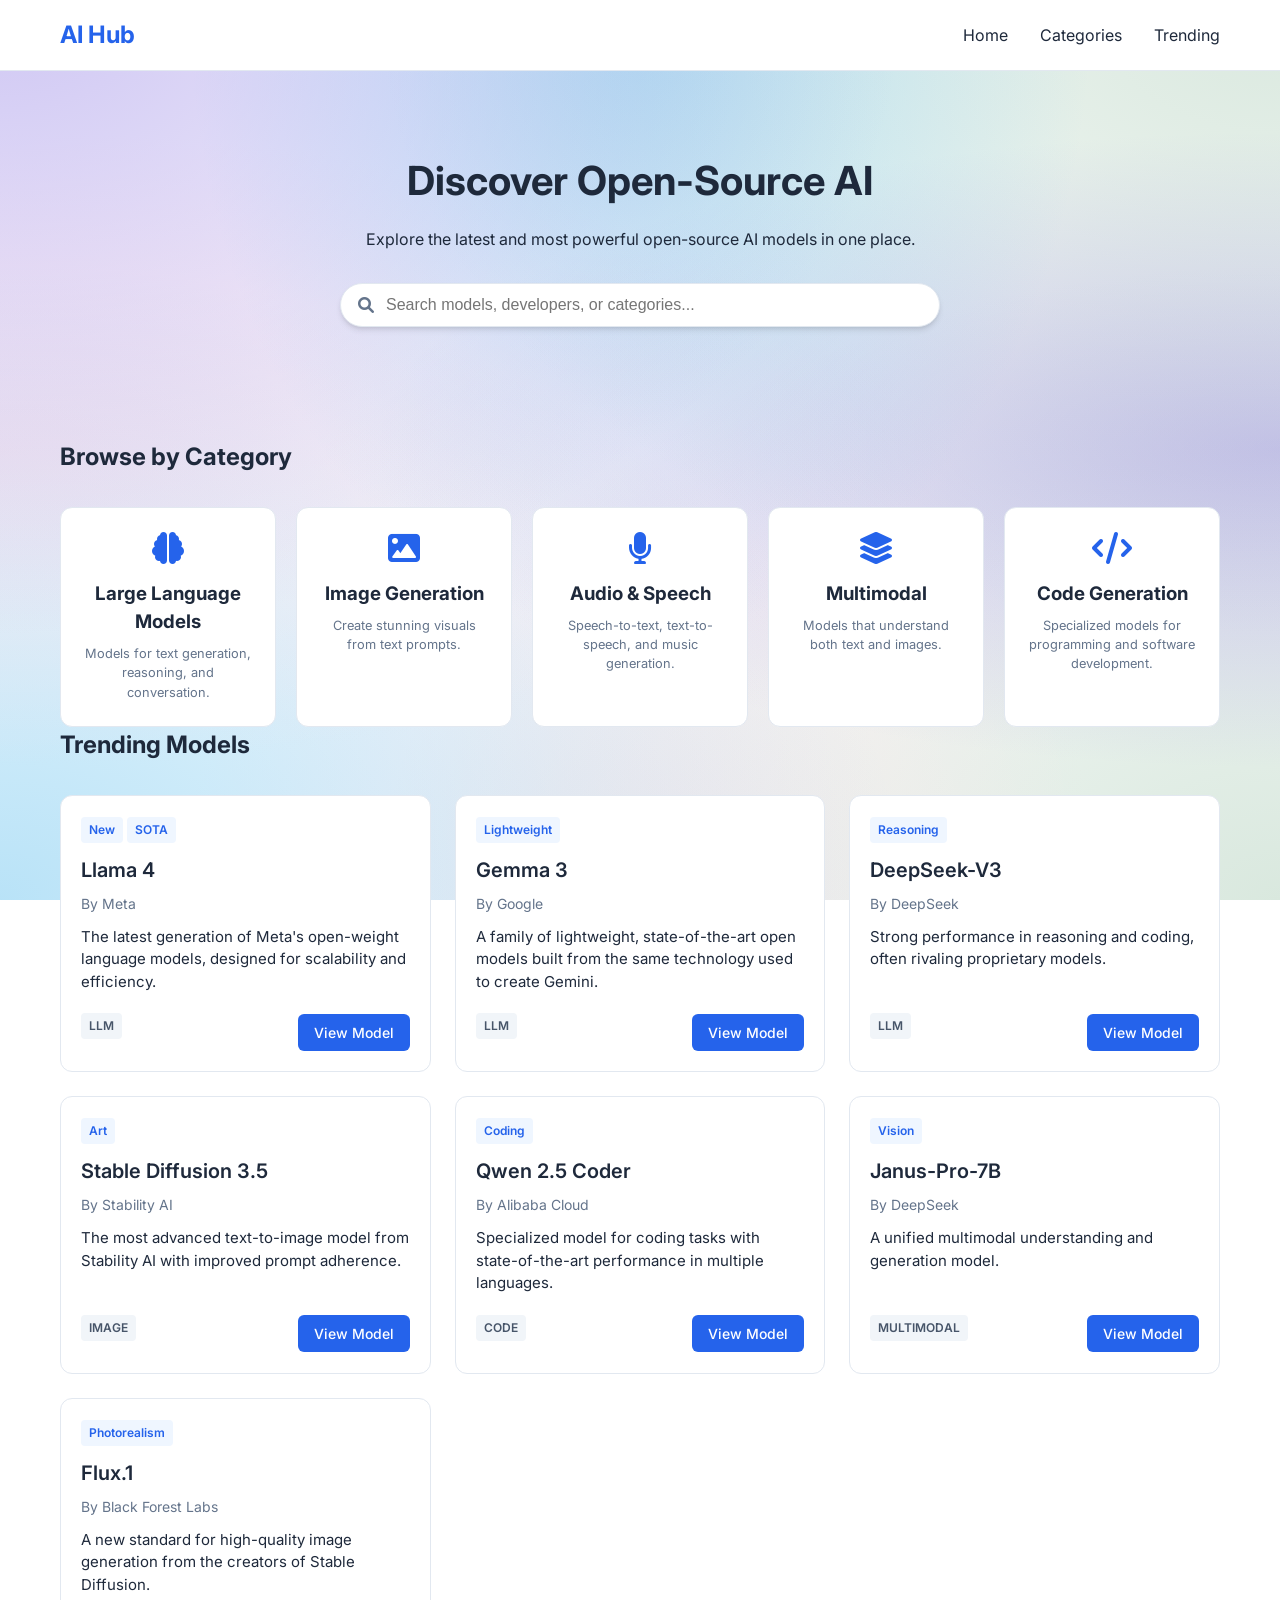
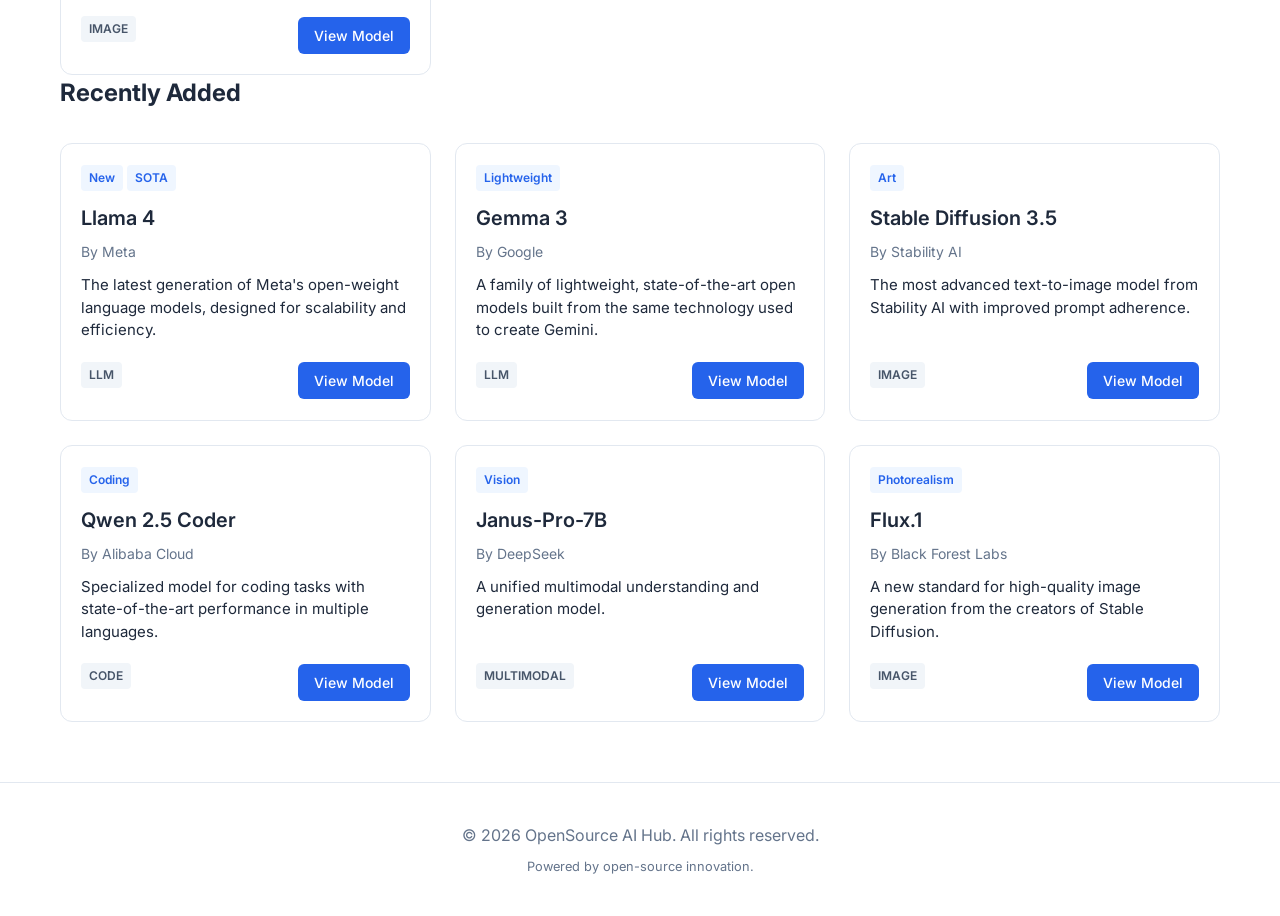
==== categories/category.html @ 2ff896ac "initial commit" ====
<!DOCTYPE html>
<html lang="en">
<head>
    <meta charset="UTF-8">
    <meta name="viewport" content="width=device-width, initial-scale=1.0">
    <title>Category - OpenSource AI Hub</title>
    <link rel="stylesheet" href="../assets/css/style.css">
    <link rel="stylesheet" href="https://cdnjs.cloudflare.com/ajax/libs/font-awesome/6.0.0/css/all.min.css">
    <link href="https://fonts.googleapis.com/css2?family=Inter:wght@400;500;600;700&display=swap" rel="stylesheet">
</head>
<body>
    <header>
        <div class="container">
            <nav>
                <a href="../index.html" class="logo">AI Hub</a>
                <div class="nav-links">
                    <a href="../index.html">Home</a>
                    <a href="../index.html#category-section">Categories</a>
                </div>
            </nav>
        </div>
    </header>

    <main class="container" style="padding-top: 40px;">
        <div id="category-info" style="margin-bottom: 40px;">
            <h1 id="category-title" style="font-size: 2.5rem; margin-bottom: 0.5rem;">Category Name</h1>
            <p id="category-desc" style="color: var(--text-muted); font-size: 1.1rem;">Category description goes here.</p>
        </div>

        <div id="category-models-grid" class="model-grid">
            <!-- Models for this category will be injected here -->
        </div>
    </main>

    <footer>
        <div class="container">
            <p>&copy; 2026 OpenSource AI Hub. All rights reserved.</p>
        </div>
    </footer>

    <script src="../assets/js/models_data.js"></script>
    <script>
        document.addEventListener('DOMContentLoaded', () => {
            const urlParams = new URLSearchParams(window.location.search);
            const catId = urlParams.get('id');
            
            if (!catId) {
                window.location.href = '../index.html';
                return;
            }

            const category = modelsData.categories.find(c => c.id === catId);
            if (!category) {
                window.location.href = '../index.html';
                return;
            }

            // Update Page Info
            document.title = `${category.name} - OpenSource AI Hub`;
            document.getElementById('category-title').textContent = category.name;
            document.getElementById('category-desc').textContent = category.description;

            // Render Models
            const grid = document.getElementById('category-models-grid');
            const models = modelsData.models.filter(m => m.category === catId);
            
            if (models.length > 0) {
                grid.innerHTML = models.map(model => `
                    <div class="model-card">
                        <div>
                            ${model.tags.map(tag => `<span class="model-badge">${tag}</span>`).join(' ')}
                        </div>
                        <h3 class="model-title">${model.name}</h3>
                        <p class="model-dev">By ${model.developer}</p>
                        <p class="model-desc">${model.description}</p>
                        <div class="model-footer">
                            <a href="${model.link}" target="_blank" class="btn-view">View Model</a>
                        </div>
                    </div>
                `).join('');
            } else {
                grid.innerHTML = '<p style="grid-column: 1/-1; text-align: center; padding: 40px;">No models found in this category yet.</p>';
            }
        });
    </script>
</body>
</html>
---- assets/css/style.css ----
:root {
    --primary-color: #2563eb;
    --secondary-color: #64748b;
    --bg-color: #ffffff;
    --mesh-color-1: rgba(79, 184, 236, 0.4); /* light blue */
    --mesh-color-2: rgba(134, 113, 225, 0.4); /* light purple */
    --mesh-color-3: rgba(129, 179, 146, 0.3); /* light green */
    --mesh-color-4: rgba(254, 215, 226, 0.4); /* light pink */
    --card-bg: #ffffff;
    --text-main: #1e293b;
    --text-muted: #64748b;
    --border-color: #e2e8f0;
    --shadow: 0 4px 6px -1px rgb(0 0 0 / 0.1), 0 2px 4px -2px rgb(0 0 0 / 0.1);
    --font-sans: 'Inter', system-ui, -apple-system, sans-serif;
}

* {
    margin: 0;
    padding: 0;
    box-sizing: border-box;
}

body {
    font-family: var(--font-sans);
    background-color: var(--bg-color);
    background-image: 
        radial-gradient(at 0% 0%, var(--mesh-color-2) 0, transparent 50%), 
        radial-gradient(at 50% 0%, var(--mesh-color-1) 0, transparent 50%), 
        radial-gradient(at 100% 0%, var(--mesh-color-3) 0, transparent 50%), 
        radial-gradient(at 0% 50%, var(--mesh-color-4) 0, transparent 50%), 
        radial-gradient(at 100% 50%, var(--mesh-color-2) 0, transparent 50%), 
        radial-gradient(at 0% 100%, var(--mesh-color-1) 0, transparent 50%), 
        radial-gradient(at 50% 100%, var(--mesh-color-4) 0, transparent 50%), 
        radial-gradient(at 100% 100%, var(--mesh-color-3) 0, transparent 50%);
    background-attachment: fixed;
    color: var(--text-main);
    line-height: 1.5;
    min-height: 100vh;
}

a {
    text-decoration: none;
    color: inherit;
}

.container {
    max-width: 1200px;
    margin: 0 auto;
    padding: 0 20px;
}

/* Navbar */
header {
    background: var(--card-bg);
    border-bottom: 1px solid var(--border-color);
    position: sticky;
    top: 0;
    z-index: 100;
}

nav {
    display: flex;
    justify-content: space-between;
    align-items: center;
    height: 70px;
}

.logo {
    font-size: 1.5rem;
    font-weight: 700;
    color: var(--primary-color);
}

.nav-links {
    display: flex;
    gap: 2rem;
}

.nav-links a:hover {
    color: var(--primary-color);
}

/* Hero & Search */
.hero {
    padding: 80px 0;
    text-align: center;
    background: transparent;
}

.hero h1 {
    font-size: 2.5rem;
    margin-bottom: 1rem;
}

.search-container {
    max-width: 600px;
    margin: 2rem auto;
    position: relative;
}

.search-container input {
    width: 100%;
    padding: 12px 20px;
    padding-left: 45px;
    border: 1px solid var(--border-color);
    border-radius: 50px;
    font-size: 1rem;
    box-shadow: var(--shadow);
    outline: none;
}

.search-container i {
    position: absolute;
    left: 18px;
    top: 50%;
    transform: translateY(-50%);
    color: var(--text-muted);
}

/* Sections */
section {
    padding: 40px 0;
}

.section-header {
    display: flex;
    justify-content: space-between;
    align-items: center;
    margin-bottom: 2rem;
}

.section-header h2 {
    font-size: 1.5rem;
}

/* Categories */
.category-grid {
    display: grid;
    grid-template-columns: repeat(auto-fill, minmax(200px, 1fr));
    gap: 20px;
}

.category-card {
    background: var(--card-bg);
    padding: 24px;
    border-radius: 12px;
    text-align: center;
    border: 1px solid var(--border-color);
    transition: transform 0.2s, box-shadow 0.2s;
}

.category-card:hover {
    transform: translateY(-5px);
    box-shadow: var(--shadow);
    border-color: var(--primary-color);
}

.category-card i {
    font-size: 2rem;
    color: var(--primary-color);
    margin-bottom: 1rem;
}

/* Model Cards */
.model-grid {
    display: grid;
    grid-template-columns: repeat(auto-fill, minmax(300px, 1fr));
    gap: 24px;
}

.model-card {
    background: var(--card-bg);
    border: 1px solid var(--border-color);
    border-radius: 12px;
    padding: 20px;
    display: flex;
    flex-direction: column;
    transition: box-shadow 0.2s;
}

.model-card:hover {
    box-shadow: var(--shadow);
}

.model-badge {
    display: inline-block;
    padding: 4px 8px;
    background: #eff6ff;
    color: var(--primary-color);
    border-radius: 4px;
    font-size: 0.75rem;
    font-weight: 600;
    margin-bottom: 12px;
}

.model-title {
    font-size: 1.25rem;
    font-weight: 600;
    margin-bottom: 8px;
}

.model-dev {
    color: var(--text-muted);
    font-size: 0.875rem;
    margin-bottom: 12px;
}

.model-desc {
    color: var(--text-main);
    font-size: 0.9375rem;
    margin-bottom: 20px;
    flex-grow: 1;
}

.model-footer {
    display: flex;
    justify-content: space-between;
    align-items: center;
}

.btn-view {
    padding: 8px 16px;
    background: var(--primary-color);
    color: white;
    border-radius: 6px;
    font-size: 0.875rem;
    font-weight: 500;
}

/* Footer */
footer {
    background: var(--card-bg);
    border-top: 1px solid var(--border-color);
    padding: 40px 0;
    margin-top: 60px;
    text-align: center;
    color: var(--text-muted);
}

/* Responsive */
@media (max-width: 768px) {
    .nav-links {
        display: none;
    }
    .hero h1 {
        font-size: 2rem;
    }
}
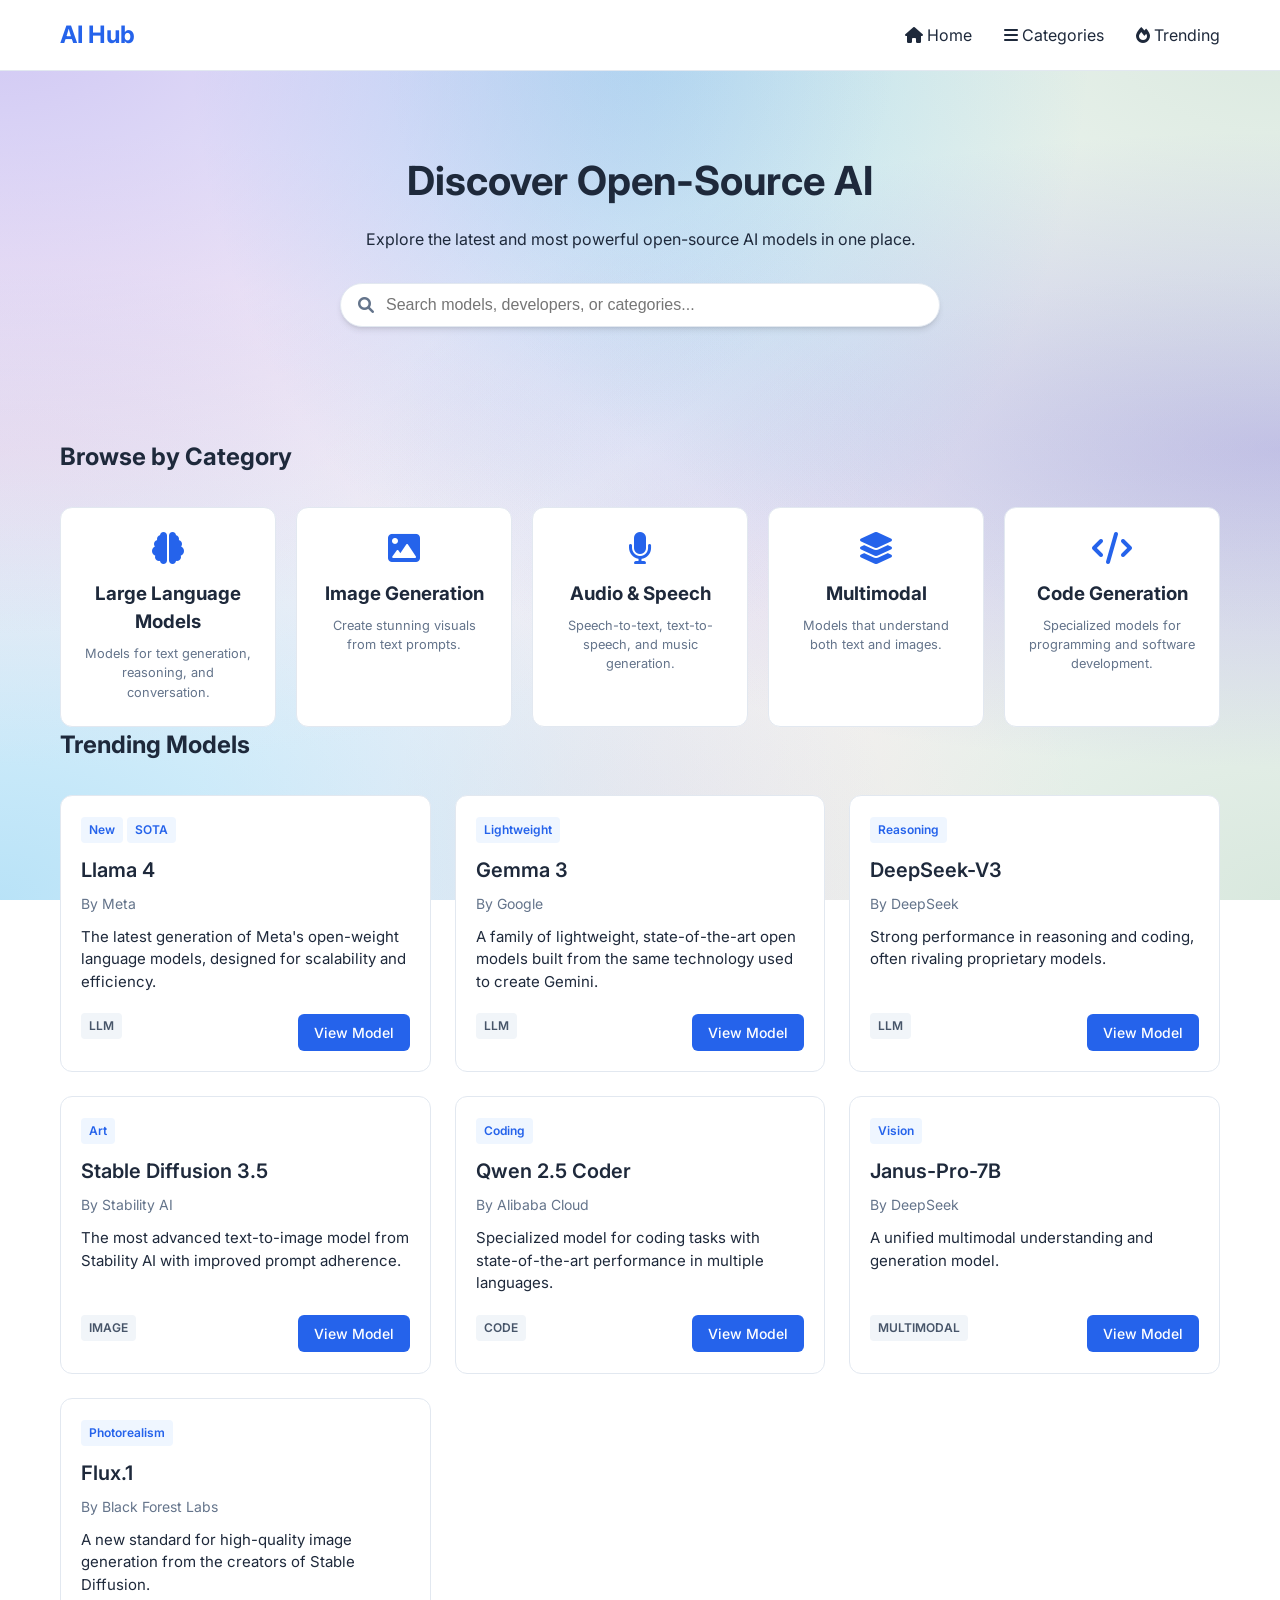
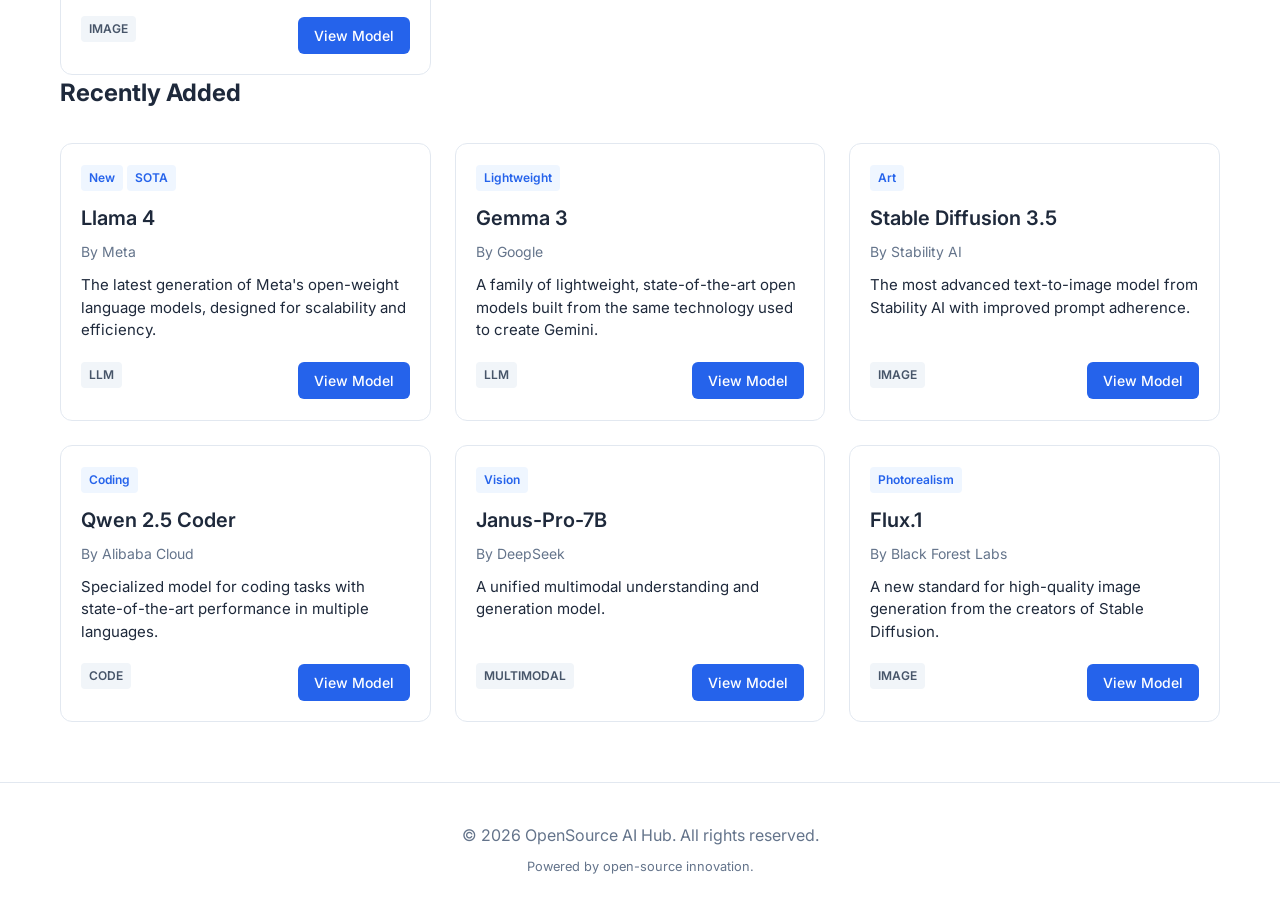
==== commit ebdfd1be: "updated website with back button and icon in navbar" ====
--- a/categories/category.html
+++ b/categories/category.html
@@ -1,5 +1,6 @@
 <!DOCTYPE html>
 <html lang="en">
+
 <head>
     <meta charset="UTF-8">
     <meta name="viewport" content="width=device-width, initial-scale=1.0">
@@ -8,20 +9,37 @@
     <link rel="stylesheet" href="https://cdnjs.cloudflare.com/ajax/libs/font-awesome/6.0.0/css/all.min.css">
     <link href="https://fonts.googleapis.com/css2?family=Inter:wght@400;500;600;700&display=swap" rel="stylesheet">
 </head>
+
 <body>
     <header>
         <div class="container">
             <nav>
-                <a href="../index.html" class="logo">AI Hub</a>
+                <a href="../index.html" class="logo" id="nav-logo">AI Hub</a>
                 <div class="nav-links">
-                    <a href="../index.html">Home</a>
-                    <a href="../index.html#category-section">Categories</a>
+                    <a href="../index.html" id="nav-home"><i class="fa-solid fa-house"></i> Home</a>
                 </div>
             </nav>
         </div>
     </header>
 
     <main class="container" style="padding-top: 40px;">
+        <button id="back-btn" style="
+            display: inline-flex;
+            align-items: center;
+            gap: 8px;
+            background: transparent;
+            border: 1px solid var(--border-color);
+            color: var(--text-muted);
+            padding: 8px 16px;
+            border-radius: 8px;
+            font-size: 0.9rem;
+            cursor: pointer;
+            margin-bottom: 24px;
+            transition: color 0.2s ease, border-color 0.2s ease, transform 0.2s ease;
+        ">
+            <i class="fa-solid fa-arrow-left"></i> Back
+        </button>
+
         <div id="category-info" style="margin-bottom: 40px;">
             <h1 id="category-title" style="font-size: 2.5rem; margin-bottom: 0.5rem;">Category Name</h1>
             <p id="category-desc" style="color: var(--text-muted); font-size: 1.1rem;">Category description goes here.</p>
@@ -40,30 +58,66 @@
 
     <script src="../assets/js/models_data.js"></script>
     <script>
+        /* ── Smooth navigation helper ─────────────────── */
+        function navigateWithTransition(href) {
+            document.body.classList.add('page-exit');
+            setTimeout(() => { window.location.href = href; }, 220);
+        }
+
+        function goBack() {
+            if (document.referrer && document.referrer !== window.location.href) {
+                document.body.classList.add('page-exit');
+                setTimeout(() => { history.back(); }, 220);
+            } else {
+                navigateWithTransition('../index.html');
+            }
+        }
+
+        /* ── Intercept internal nav links ─────────────── */
+        function setupSmoothLinks() {
+            document.querySelectorAll('a[href]').forEach(link => {
+                const href = link.getAttribute('href');
+                if (!href || href.startsWith('http') || href.startsWith('#') || href.startsWith('mailto')) return;
+                link.addEventListener('click', e => {
+                    e.preventDefault();
+                    navigateWithTransition(link.href);
+                });
+            });
+        }
+
+        /* ── Back button hover effect ─────────────────── */
+        const backBtn = document.getElementById('back-btn');
+        backBtn.addEventListener('mouseenter', () => {
+            backBtn.style.color = 'var(--primary-color)';
+            backBtn.style.borderColor = 'var(--primary-color)';
+            backBtn.style.transform = 'translateX(-3px)';
+        });
+        backBtn.addEventListener('mouseleave', () => {
+            backBtn.style.color = 'var(--text-muted)';
+            backBtn.style.borderColor = 'var(--border-color)';
+            backBtn.style.transform = 'translateX(0)';
+        });
+        backBtn.addEventListener('click', goBack);
+
+        /* ── Page content ─────────────────────────────── */
         document.addEventListener('DOMContentLoaded', () => {
+            setupSmoothLinks();
+
             const urlParams = new URLSearchParams(window.location.search);
             const catId = urlParams.get('id');
-            
-            if (!catId) {
-                window.location.href = '../index.html';
-                return;
-            }
+
+            if (!catId) { window.location.href = '../index.html'; return; }
 
             const category = modelsData.categories.find(c => c.id === catId);
-            if (!category) {
-                window.location.href = '../index.html';
-                return;
-            }
+            if (!category) { window.location.href = '../index.html'; return; }
 
-            // Update Page Info
             document.title = `${category.name} - OpenSource AI Hub`;
             document.getElementById('category-title').textContent = category.name;
             document.getElementById('category-desc').textContent = category.description;
 
-            // Render Models
             const grid = document.getElementById('category-models-grid');
             const models = modelsData.models.filter(m => m.category === catId);
-            
+
             if (models.length > 0) {
                 grid.innerHTML = models.map(model => `
                     <div class="model-card">
@@ -84,4 +138,5 @@
         });
     </script>
 </body>
-</html>
+
+</html>
--- a/assets/css/style.css
+++ b/assets/css/style.css
@@ -18,6 +18,38 @@
     margin: 0;
     padding: 0;
     box-sizing: border-box;
+}
+
+/* ── Page Transition ─────────────────────────────────── */
+@keyframes pageEnter {
+    from {
+        opacity: 0;
+        transform: translateY(18px);
+    }
+    to {
+        opacity: 1;
+        transform: translateY(0);
+    }
+}
+
+@keyframes pageExit {
+    from {
+        opacity: 1;
+        transform: translateY(0);
+    }
+    to {
+        opacity: 0;
+        transform: translateY(-14px);
+    }
+}
+
+body {
+    animation: pageEnter 0.38s cubic-bezier(0.22, 1, 0.36, 1) both;
+}
+
+body.page-exit {
+    animation: pageExit 0.22s ease-in forwards;
+    pointer-events: none;
 }
 
 body {
@@ -146,12 +178,14 @@
     border-radius: 12px;
     text-align: center;
     border: 1px solid var(--border-color);
-    transition: transform 0.2s, box-shadow 0.2s;
+    transition: transform 0.3s cubic-bezier(0.22, 1, 0.36, 1),
+                box-shadow 0.3s ease,
+                border-color 0.3s ease;
 }
 
 .category-card:hover {
-    transform: translateY(-5px);
-    box-shadow: var(--shadow);
+    transform: translateY(-7px) scale(1.02);
+    box-shadow: 0 12px 28px -6px rgb(37 99 235 / 0.18);
     border-color: var(--primary-color);
 }
 
@@ -175,11 +209,15 @@
     padding: 20px;
     display: flex;
     flex-direction: column;
-    transition: box-shadow 0.2s;
+    transition: box-shadow 0.3s ease,
+                transform 0.3s cubic-bezier(0.22, 1, 0.36, 1),
+                border-color 0.3s ease;
 }
 
 .model-card:hover {
-    box-shadow: var(--shadow);
+    box-shadow: 0 10px 24px -4px rgb(0 0 0 / 0.12);
+    transform: translateY(-4px);
+    border-color: var(--primary-color);
 }
 
 .model-badge {
@@ -225,6 +263,14 @@
     border-radius: 6px;
     font-size: 0.875rem;
     font-weight: 500;
+    transition: background 0.2s ease, transform 0.2s ease, box-shadow 0.2s ease;
+    display: inline-block;
+}
+
+.btn-view:hover {
+    background: #1d4ed8;
+    transform: translateY(-1px);
+    box-shadow: 0 4px 12px rgb(37 99 235 / 0.35);
 }
 
 /* Footer */
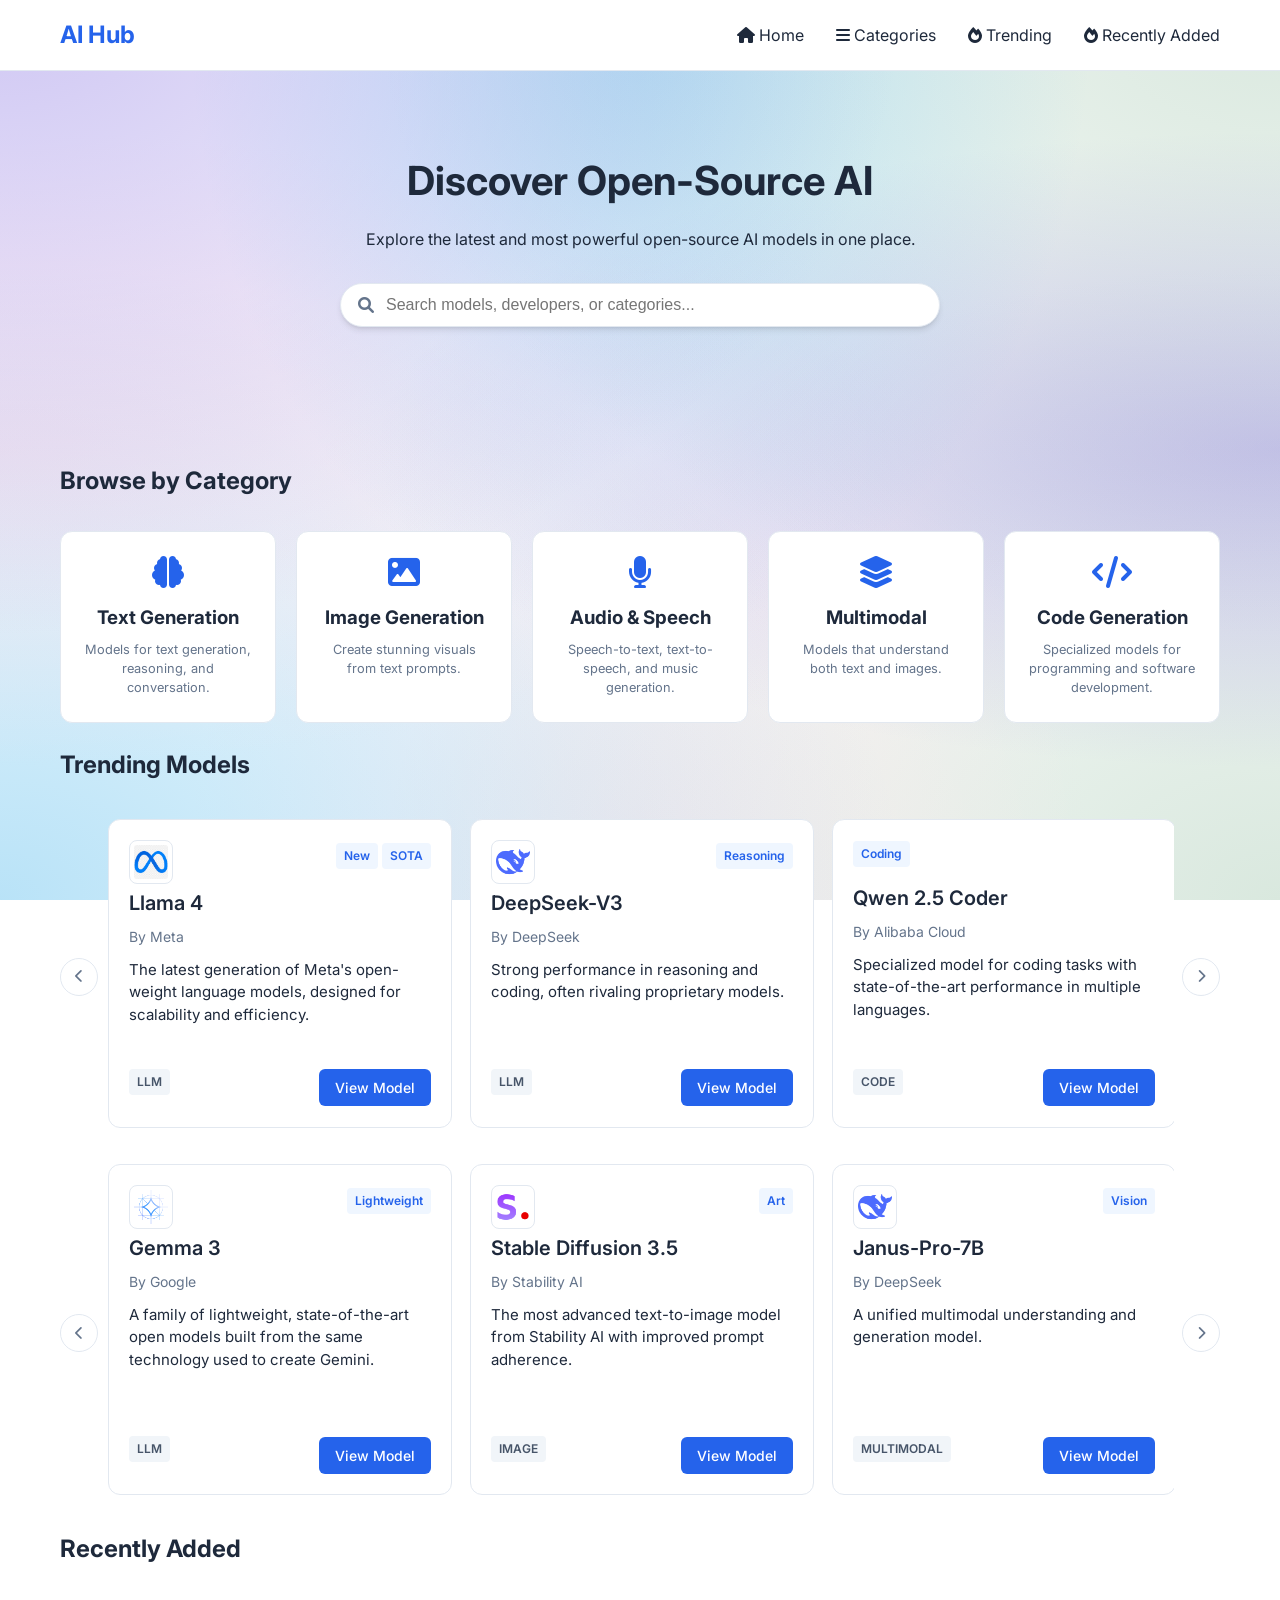
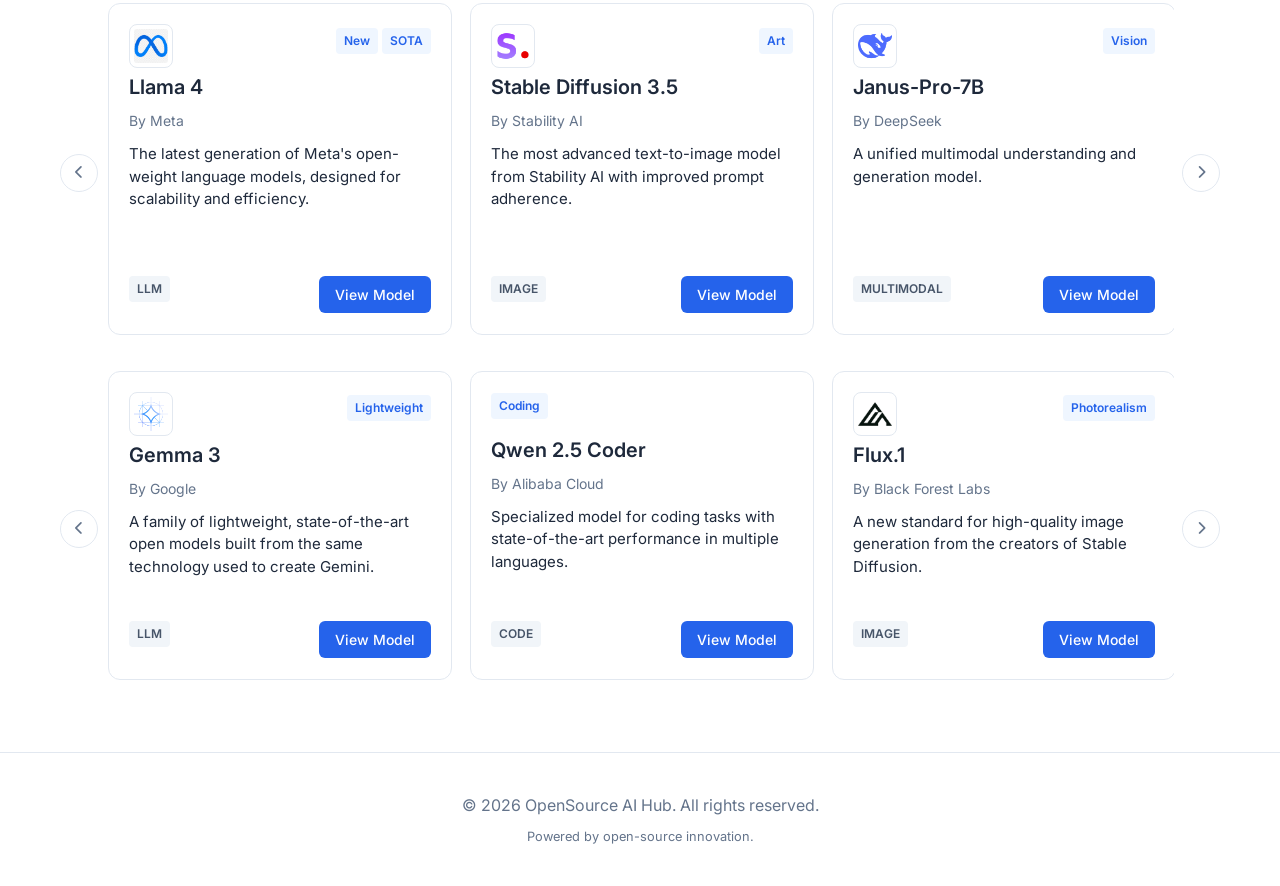
==== commit 562383ac: "update UI and added logos" ====
--- a/categories/category.html
+++ b/categories/category.html
@@ -42,7 +42,8 @@
 
         <div id="category-info" style="margin-bottom: 40px;">
             <h1 id="category-title" style="font-size: 2.5rem; margin-bottom: 0.5rem;">Category Name</h1>
-            <p id="category-desc" style="color: var(--text-muted); font-size: 1.1rem;">Category description goes here.</p>
+            <p id="category-desc" style="color: var(--text-muted); font-size: 1.1rem;">Category description goes here.
+            </p>
         </div>
 
         <div id="category-models-grid" class="model-grid">
@@ -65,12 +66,7 @@
         }
 
         function goBack() {
-            if (document.referrer && document.referrer !== window.location.href) {
-                document.body.classList.add('page-exit');
-                setTimeout(() => { history.back(); }, 220);
-            } else {
-                navigateWithTransition('../index.html');
-            }
+            navigateWithTransition('../index.html');
         }
 
         /* ── Intercept internal nav links ─────────────── */
@@ -119,10 +115,17 @@
             const models = modelsData.models.filter(m => m.category === catId);
 
             if (models.length > 0) {
-                grid.innerHTML = models.map(model => `
+                grid.innerHTML = models.map(model => {
+                    const iconHtml = model.icon
+                        ? `<img src="../${model.icon}" alt="${model.name} logo" class="model-icon" onerror="this.style.display='none'">`
+                        : '';
+                    return `
                     <div class="model-card">
-                        <div>
-                            ${model.tags.map(tag => `<span class="model-badge">${tag}</span>`).join(' ')}
+                        <div class="model-card-header">
+                            ${iconHtml}
+                            <div>
+                                ${model.tags.map(tag => `<span class="model-badge">${tag}</span>`).join(' ')}
+                            </div>
                         </div>
                         <h3 class="model-title">${model.name}</h3>
                         <p class="model-dev">By ${model.developer}</p>
@@ -131,7 +134,7 @@
                             <a href="${model.link}" target="_blank" class="btn-view">View Model</a>
                         </div>
                     </div>
-                `).join('');
+                `}).join('');
             } else {
                 grid.innerHTML = '<p style="grid-column: 1/-1; text-align: center; padding: 40px;">No models found in this category yet.</p>';
             }
--- a/assets/css/style.css
+++ b/assets/css/style.css
@@ -2,10 +2,14 @@
     --primary-color: #2563eb;
     --secondary-color: #64748b;
     --bg-color: #ffffff;
-    --mesh-color-1: rgba(79, 184, 236, 0.4); /* light blue */
-    --mesh-color-2: rgba(134, 113, 225, 0.4); /* light purple */
-    --mesh-color-3: rgba(129, 179, 146, 0.3); /* light green */
-    --mesh-color-4: rgba(254, 215, 226, 0.4); /* light pink */
+    --mesh-color-1: rgba(79, 184, 236, 0.4);
+    /* light blue */
+    --mesh-color-2: rgba(134, 113, 225, 0.4);
+    /* light purple */
+    --mesh-color-3: rgba(129, 179, 146, 0.3);
+    /* light green */
+    --mesh-color-4: rgba(254, 215, 226, 0.4);
+    /* light pink */
     --card-bg: #ffffff;
     --text-main: #1e293b;
     --text-muted: #64748b;
@@ -20,12 +24,17 @@
     box-sizing: border-box;
 }
 
+html {
+    scroll-behavior: smooth;
+}
+
 /* ── Page Transition ─────────────────────────────────── */
 @keyframes pageEnter {
     from {
         opacity: 0;
         transform: translateY(18px);
     }
+
     to {
         opacity: 1;
         transform: translateY(0);
@@ -37,6 +46,7 @@
         opacity: 1;
         transform: translateY(0);
     }
+
     to {
         opacity: 0;
         transform: translateY(-14px);
@@ -55,14 +65,14 @@
 body {
     font-family: var(--font-sans);
     background-color: var(--bg-color);
-    background-image: 
-        radial-gradient(at 0% 0%, var(--mesh-color-2) 0, transparent 50%), 
-        radial-gradient(at 50% 0%, var(--mesh-color-1) 0, transparent 50%), 
-        radial-gradient(at 100% 0%, var(--mesh-color-3) 0, transparent 50%), 
-        radial-gradient(at 0% 50%, var(--mesh-color-4) 0, transparent 50%), 
-        radial-gradient(at 100% 50%, var(--mesh-color-2) 0, transparent 50%), 
-        radial-gradient(at 0% 100%, var(--mesh-color-1) 0, transparent 50%), 
-        radial-gradient(at 50% 100%, var(--mesh-color-4) 0, transparent 50%), 
+    background-image:
+        radial-gradient(at 0% 0%, var(--mesh-color-2) 0, transparent 50%),
+        radial-gradient(at 50% 0%, var(--mesh-color-1) 0, transparent 50%),
+        radial-gradient(at 100% 0%, var(--mesh-color-3) 0, transparent 50%),
+        radial-gradient(at 0% 50%, var(--mesh-color-4) 0, transparent 50%),
+        radial-gradient(at 100% 50%, var(--mesh-color-2) 0, transparent 50%),
+        radial-gradient(at 0% 100%, var(--mesh-color-1) 0, transparent 50%),
+        radial-gradient(at 50% 100%, var(--mesh-color-4) 0, transparent 50%),
         radial-gradient(at 100% 100%, var(--mesh-color-3) 0, transparent 50%);
     background-attachment: fixed;
     color: var(--text-main);
@@ -88,6 +98,7 @@
     position: sticky;
     top: 0;
     z-index: 100;
+
 }
 
 nav {
@@ -152,6 +163,7 @@
 /* Sections */
 section {
     padding: 40px 0;
+    scroll-margin-top: 86px; /* sticky header (70px) + breathing room (16px) */
 }
 
 .section-header {
@@ -179,8 +191,8 @@
     text-align: center;
     border: 1px solid var(--border-color);
     transition: transform 0.3s cubic-bezier(0.22, 1, 0.36, 1),
-                box-shadow 0.3s ease,
-                border-color 0.3s ease;
+        box-shadow 0.3s ease,
+        border-color 0.3s ease;
 }
 
 .category-card:hover {
@@ -202,6 +214,82 @@
     gap: 24px;
 }
 
+/* ── Carousel (2 independent rows + arrows) ──────────── */
+.carousel-row {
+    display: flex;
+    align-items: center;
+    gap: 8px;
+}
+
+/* Arrow buttons */
+.carousel-arrow {
+    flex-shrink: 0;
+    width: 38px;
+    height: 38px;
+    display: flex;
+    align-items: center;
+    justify-content: center;
+    background: var(--card-bg);
+    border: 1px solid var(--border-color);
+    border-radius: 50%;
+    color: var(--text-muted);
+    font-size: 0.85rem;
+    cursor: pointer;
+    transition: background 0.2s ease, color 0.2s ease,
+                border-color 0.2s ease, transform 0.15s ease,
+                box-shadow 0.2s ease;
+    z-index: 1;
+}
+
+.carousel-arrow:hover {
+    background: var(--primary-color);
+    color: #fff;
+    border-color: var(--primary-color);
+    transform: scale(1.1);
+    box-shadow: 0 4px 14px rgb(37 99 235 / 0.35);
+}
+
+.carousel-arrow:active {
+    transform: scale(0.95);
+}
+
+/* Scroll strip */
+.scroll-wrapper {
+    flex: 1;
+    overflow-x: auto;
+    overflow-y: hidden;
+    scrollbar-width: thin;
+    scrollbar-color: var(--border-color) transparent;
+    scroll-behavior: smooth;
+    padding-bottom: 8px;
+}
+
+.scroll-wrapper::-webkit-scrollbar { height: 5px; }
+.scroll-wrapper::-webkit-scrollbar-track { background: transparent; }
+.scroll-wrapper::-webkit-scrollbar-thumb {
+    background: var(--border-color);
+    border-radius: 99px;
+}
+.scroll-wrapper::-webkit-scrollbar-thumb:hover {
+    background: var(--primary-color);
+}
+
+/* Model strip inside each row */
+.model-row {
+    display: flex;
+    gap: 18px;
+    padding: 4px 2px 4px 2px;
+    scroll-snap-type: x mandatory;
+    width: max-content;
+}
+
+.model-row .model-card {
+    /* width set dynamically by JS to fit exactly 3 per visible row */
+    flex-shrink: 0;
+    scroll-snap-align: start;
+}
+
+
 .model-card {
     background: var(--card-bg);
     border: 1px solid var(--border-color);
@@ -210,14 +298,33 @@
     display: flex;
     flex-direction: column;
     transition: box-shadow 0.3s ease,
-                transform 0.3s cubic-bezier(0.22, 1, 0.36, 1),
-                border-color 0.3s ease;
+        transform 0.3s cubic-bezier(0.22, 1, 0.36, 1),
+        border-color 0.3s ease;
 }
 
 .model-card:hover {
     box-shadow: 0 10px 24px -4px rgb(0 0 0 / 0.12);
     transform: translateY(-4px);
     border-color: var(--primary-color);
+}
+
+/* Model icon */
+.model-card-header {
+    display: flex;
+    align-items: center;
+    justify-content: space-between;
+    margin-bottom: 4px;
+}
+
+.model-icon {
+    width: 44px;
+    height: 44px;
+    object-fit: contain;
+    border-radius: 8px;
+    border: 1px solid var(--border-color);
+    padding: 4px;
+    background: #fff;
+    flex-shrink: 0;
 }
 
 .model-badge {
@@ -288,7 +395,8 @@
     .nav-links {
         display: none;
     }
+
     .hero h1 {
         font-size: 2rem;
     }
-}
+}
